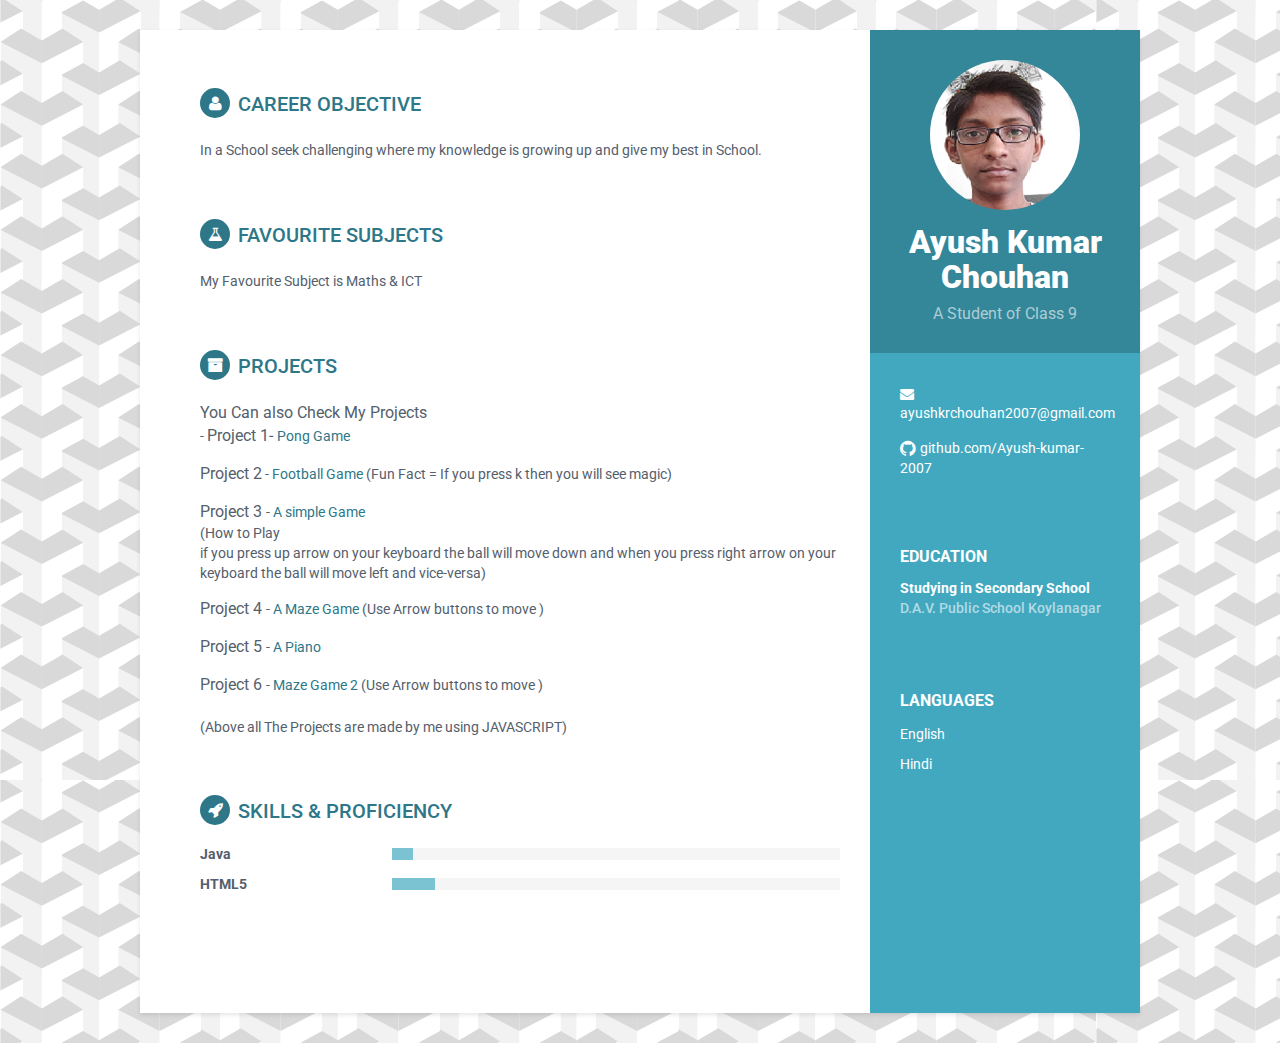
==== index.html @ 61f5c78d "Update index.html" ====
<!DOCTYPE html>
<html lang="en">
<head>
    <title>Ayush Kumar Chouhan | Profile</title>
    
         
    <link href='https://fonts.googleapis.com/css?family=Roboto:400,500,400italic,300italic,300,500italic,700,700italic,900,900italic' rel='stylesheet' type='text/css'>
  
    <link rel="stylesheet" href="assets/plugins/bootstrap/css/bootstrap.min.css">   
 
    <link rel="stylesheet" href="assets/plugins/font-awesome/css/font-awesome.css">
    
    

    <link id="theme-style" rel="stylesheet" href="assets/css/styles.css">
   
</head> 

<body>
    <div class="wrapper">
        <div class="sidebar-wrapper">
            
            <div class="profile-container">
                <img class="profile img-circle" src="assets/images/profile.png" alt="profile pic">
                <h1 class="name">Ayush Kumar Chouhan</h1>

                <h3 class="tagline">A Student of Class 9</h3>


            </div>
            
            <div class="contact-container container-block">
                <ul class="list-unstyled contact-list">
                    <li class="email"><i class="fa fa-envelope"></i>ayushkrchouhan2007@gmail.com</li>
                    <li class="github"><i class="fa fa-github"></i><a href="https://github.com/Ayush-kumar-2007" target="blank">github.com/Ayush-kumar-2007</a></li>
                </ul>
            </div><!--//contact-container-->
            <div class="education-container container-block">
                <h2 class="container-block-title">Education</h2>
                <div class="item">
                    <h4 class="degree">Studying in Secondary School</h4>
                    <h5 class="meta">D.A.V. Public School Koylanagar</h5>
                </div><!--//item-->
                <div class="item">
                </div><!--//item-->
            </div><!--//education-container-->
            
            <div class="languages-container container-block">
                <h2 class="container-block-title">Languages</h2>
                <ul class="list-unstyled interests-list">
                    <li>English</li>
                    <li>Hindi</li>
                </ul>
            </div>
            
        </div><!--//sidebar-wrapper-->
        
        <div class="main-wrapper">
            
            <section class="section summary-section">
                <h2 class="section-title"><i class="fa fa-user"></i>Career Objective</h2>
                <div class="summary">
                    <p>
                        In a School seek challenging where my knowledge is growing up and give my best in School.
                    </p>
                </div><!--//summary-->
            </section><!--//section-->
            
            <section class="section projects-section">
                <h2 class="section-title"><i class="fa fa-flask"></i>Favourite Subjects</h2>
                
                <div class="item">
                    <span class="intro">
                        <p>
                           My Favourite Subject is Maths & ICT
                        </p>
                    </span>
                    
                </div><!--//item-->
               
            </section><!--//section-->
            
            <section class="section projects-section">
                <h2 class="section-title"><i class="fa fa-archive"></i>Projects</h2>
                <div class="item">
                    <span class="project-title">You Can also Check My Projects</span> <br> - <span class="project-tagline">  <font size="3">Project 1- </font> <a href="https://studio.code.org/projects/gamelab/sIi-Jqfs41aet7sMXX2eNyob5i8019ndGOObF922ohw" target="blank">Pong Game</a></span>
                    
                </div><!--//item-->
                
                <div class="item">
                    <span class="project-title"> Project 2</span> - <span class="project-tagline"> <a href="https://studio.code.org/projects/gamelab/DvLdRyo5jhq8iLckbnkSimEF_PD_-lhRLtNPhycQT34">Football Game </a> (Fun Fact = If you press k then you will see magic) </span>
                    
                </div><!--//item-->
                
                 <div class="item">
                    <span class="project-title">Project 3 </span> - <span class="project-tagline"> <a href="https://studio.code.org/projects/gamelab/GGuZyexCIGNQZ3ugkaerF1bTC1xPENV4XfDHqOTixfQ" target="blank">A simple Game</a> <br>(How to Play <br> if you press up arrow on your keyboard the ball will move down and when you press right arrow on your keyboard the ball will move left and vice-versa) </span>
                    
                </div><!--//item-->
                
                <div class="item">
                    <span class="project-title">Project 4 </span> - <span class="project-tagline"><a href="https://studio.code.org/projects/gamelab/IquULp8qav3FebZLFwbIYFUIpH9MjHSm5jwP72tlq7M"target="blank">A Maze Game</a> (Use Arrow buttons to move ) </span>
                    
                </div><!--//item-->
                <div class="item">
                    <span class="project-title">Project 5 </span> - 
                    <span class="project-tagline"> <a href="https://studio.code.org/projects/gamelab/02dEs06CFJ-ZDWbVqGrD7vRgRwXvkgWqB7Hs9LrtUX8" target="blank">A Piano </a></span>
                </div><!--//item-->
                <div class="item">
                    <span class="project-title">Project 6 </span> - <span class="project-tagline"> <a href="https://studio.code.org/projects/gamelab/LWfmQqvpR6gugABB9u8kDCw5LNPrqfOjS18NyGTEDIY" target="blank">Maze Game 2 </a> (Use Arrow buttons to move )<br> <br> (Above all The Projects are made by me using JAVASCRIPT) </span>
                </div><!--//item-->
            </section><!--//section-->
            
            <section class="skills-section section">
                <h2 class="section-title"><i class="fa fa-rocket"></i>Skills &amp; Proficiency</h2>
                <div class="skillset">        
                    <div class="item">
                        <h3 class="level-title">Java</h3>
                        <div class="level-bar">
                            <div class="level-bar-inner" data-level="5%">
                            </div>                                      
                        </div><!--//level-bar-->                                 
                    </div>
                    
                    <div>
                       
                        <div>
                            <div >
                            </div>                                      
                        </div><!--//level-bar-->                                 
                    </div><!--//item-->
                    
                    
                    
                   <div>
                      
                                                        
                    </div><!--//item-->
                    
                    <div>
                                                        
                    </div><!--//item-->

                    <div class="item">
                        <h3 class="level-title">HTML5</h3>
                        <div class="level-bar">
                            <div class="level-bar-inner" data-level="10%">
                            </div>                                      
                        </div><!--//level-bar-->                                 
                    </div><!--//item-->
                    
                    
                    <div >
                                                       
                    </div><!--//item-->
                    
                    
                    
                    <div>
                                                       
                    </div><!--//item-->
                </div>  
            </section><!--//skills-section-->
            
        </div><!--//main-body-->
    </div>
    <!-- Javascript -->          
    <script type="text/javascript" src="assets/plugins/jquery-1.11.3.min.js"></script>
    <script type="text/javascript" src="assets/plugins/bootstrap/js/bootstrap.min.js"></script>    
    <!-- custom js -->
    <script type="text/javascript" src="assets/js/main.js"></script>            
</body>
</html>
---- assets/css/styles.css ----
/*   
 * Template Name: Orbit - Responsive Resume/CV Template for Developers
 * Version: 1.0
 * Author: Xiaoying Riley
 * Twitter: @3rdwave_themes
 * License: Creative Commons Attribution 3.0 License
 * Website: http://themes.3rdwavemedia.com/
*/
/* styles.css */
/* ======= Base ======= */
body {
  font-family: 'Roboto', sans-serif;
  color: #545E6C;
  background-image: url("bg.png");
  font-size: 14px;
  padding: 30px;
  -webkit-font-smoothing: antialiased;
  -moz-osx-font-smoothing: grayscale;
}
h1,
h2,
h3,
h4,
h5,
h6 {
  font-weight: 700;
}
a {
  color: #2d7788;
  -webkit-transition: all 0.4s ease-in-out;
  -moz-transition: all 0.4s ease-in-out;
  -ms-transition: all 0.4s ease-in-out;
  -o-transition: all 0.4s ease-in-out;
}
a:hover {
  text-decoration: underline;
  color: #1a454f;
}
a:focus {
  text-decoration: none;
}
p {
  line-height: 1.5;
}
.wrapper {
  background: #42A8C0;
  max-width: 1000px;
  margin: 0 auto;
  position: relative;
  box-shadow: 0px 2px 4px rgba(0, 0, 0, 0.1);
}
.sidebar-wrapper {
  background: #42A8C0;
  position: absolute;
  right: 0;
  width: 270px;
  height: 100%;
  min-height: 800px;
  color: #fff;
}
.sidebar-wrapper a {
  color: #fff;
}
.sidebar-wrapper .profile-container {
  padding: 30px;
  background: rgba(0, 0, 0, 0.2);
  text-align: center;
  color: #fff;
}
.sidebar-wrapper .name {
  font-size: 32px;
  font-weight: 900;
  margin-top: 0;
  margin-bottom: 10px;
}
.sidebar-wrapper .tagline {
  color: rgba(255, 255, 255, 0.6);
  font-size: 16px;
  font-weight: 400;
  margin-top: 0;
  margin-bottom: 0;
}
.sidebar-wrapper .profile {
  margin-bottom: 15px;
}
.sidebar-wrapper .contact-list .fa {
  margin-right: 5px;
  font-size: 18px;
  vertical-align: middle;
}
.sidebar-wrapper .contact-list li {
  margin-bottom: 15px;
}
.sidebar-wrapper .contact-list li:last-child {
  margin-bottom: 0;
}
.sidebar-wrapper .contact-list .email .fa {
  font-size: 14px;
}
.sidebar-wrapper .container-block {
  padding: 30px;
}
.sidebar-wrapper .container-block-title {
  text-transform: uppercase;
  font-size: 16px;
  font-weight: 700;
  margin-top: 0;
  margin-bottom: 15px;
}
.sidebar-wrapper .degree {
  font-size: 14px;
  margin-top: 0;
  margin-bottom: 5px;
}
.sidebar-wrapper .education-container .item {
  margin-bottom: 15px;
}
.sidebar-wrapper .education-container .item:last-child {
  margin-bottom: 0;
}
.sidebar-wrapper .education-container .meta {
  color: rgba(255, 255, 255, 0.6);
  font-weight: 500;
  margin-bottom: 0px;
  margin-top: 0;
}
.sidebar-wrapper .education-container .time {
  color: rgba(255, 255, 255, 0.6);
  font-weight: 500;
  margin-bottom: 0px;
}
.sidebar-wrapper .languages-container .lang-desc {
  color: rgba(255, 255, 255, 0.6);
}
.sidebar-wrapper .languages-list {
  margin-bottom: 0;
}
.sidebar-wrapper .languages-list li {
  margin-bottom: 10px;
}
.sidebar-wrapper .languages-list li:last-child {
  margin-bottom: 0;
}
.sidebar-wrapper .interests-list {
  margin-bottom: 0;
}
.sidebar-wrapper .interests-list li {
  margin-bottom: 10px;
}
.sidebar-wrapper .interests-list li:last-child {
  margin-bottom: 0;
}
.main-wrapper {
  background: #fff;
  padding: 60px;
  padding-right: 300px;
}
.main-wrapper .section-title {
  text-transform: uppercase;
  font-size: 20px;
  font-weight: 500;
  color: #2d7788;
  position: relative;
  margin-top: 0;
  margin-bottom: 20px;
}
.main-wrapper .section-title .fa {
  width: 30px;
  height: 30px;
  margin-right: 8px;
  display: inline-block;
  color: #fff;
  -webkit-border-radius: 50%;
  -moz-border-radius: 50%;
  -ms-border-radius: 50%;
  -o-border-radius: 50%;
  border-radius: 50%;
  -moz-background-clip: padding;
  -webkit-background-clip: padding-box;
  background-clip: padding-box;
  background: #2d7788;
  text-align: center;
  padding-top: 8px;
  font-size: 16px;
  position: relative;
  top: -2px;
}
.main-wrapper .section {
  margin-bottom: 60px;
}
.main-wrapper .experiences-section .item {
  margin-bottom: 30px;
}
.main-wrapper .upper-row {
  position: relative;
  overflow: hidden;
  margin-bottom: 2px;
}
.main-wrapper .job-title {
  color: #3F4650;
  font-size: 16px;
  margin-top: 0;
  margin-bottom: 0;
  font-weight: 500;
}
.main-wrapper .time {
  position: absolute;
  right: 0;
  top: 0;
  color: #97AAC3;
}
.main-wrapper .company {
  margin-bottom: 10px;
  color: #97AAC3;
}
.main-wrapper .project-title {
  font-size: 16px;
  font-weight: 400;
  margin-top: 0;
  margin-bottom: 5px;
}
.main-wrapper .projects-section .intro {
  margin-bottom: 30px;
}
.main-wrapper .projects-section .item {
  margin-bottom: 15px;
}
.skillset .item {
  margin-bottom: 15px;
  overflow: hidden;
}
.skillset .level-title {
  font-size: 14px;
  margin-top: 0;
  margin-bottom: 12px;
}
.skillset .level-bar {
  height: 12px;
  background: #f5f5f5;
}
.skillset .level-bar-inner {
  height: 12px;
  background: #7bc2d3;
}
.footer {
  padding: 30px;
  padding-top: 60px;
}
.footer .copyright {
  line-height: 1.6;
  color: #545E6C;
  font-size: 13px;
}
.footer .fa-heart {
  color: #fb866a;
}
/* Extra small devices (phones, less than 768px) */
@media (max-width: 767px) {
  .sidebar-wrapper {
    position: static;
    width: inherit;
  }
  .main-wrapper {
    padding: 30px;
  }
  .main-wrapper .time {
    position: static;
    display: block;
    margin-top: 5px;
  }
  .main-wrapper .upper-row {
    margin-bottom: 0;
  }
}
/* Small devices (tablets, 768px and up) */
/* Medium devices (desktops, 992px and up) */
@media (min-width: 992px) {
  .skillset .level-title {
    display: inline-block;
    float: left;
    width: 30%;
    margin-bottom: 0;
  }
  .skillset .level-bar {
    display: inline-block;
    width: 70%;
    float: left;
    position: relative;
    top: 1px;
  }
}
/* Large devices (large desktops, 1200px and up) */
/* Ex-Large devices (large desktops, 1200px and up) */
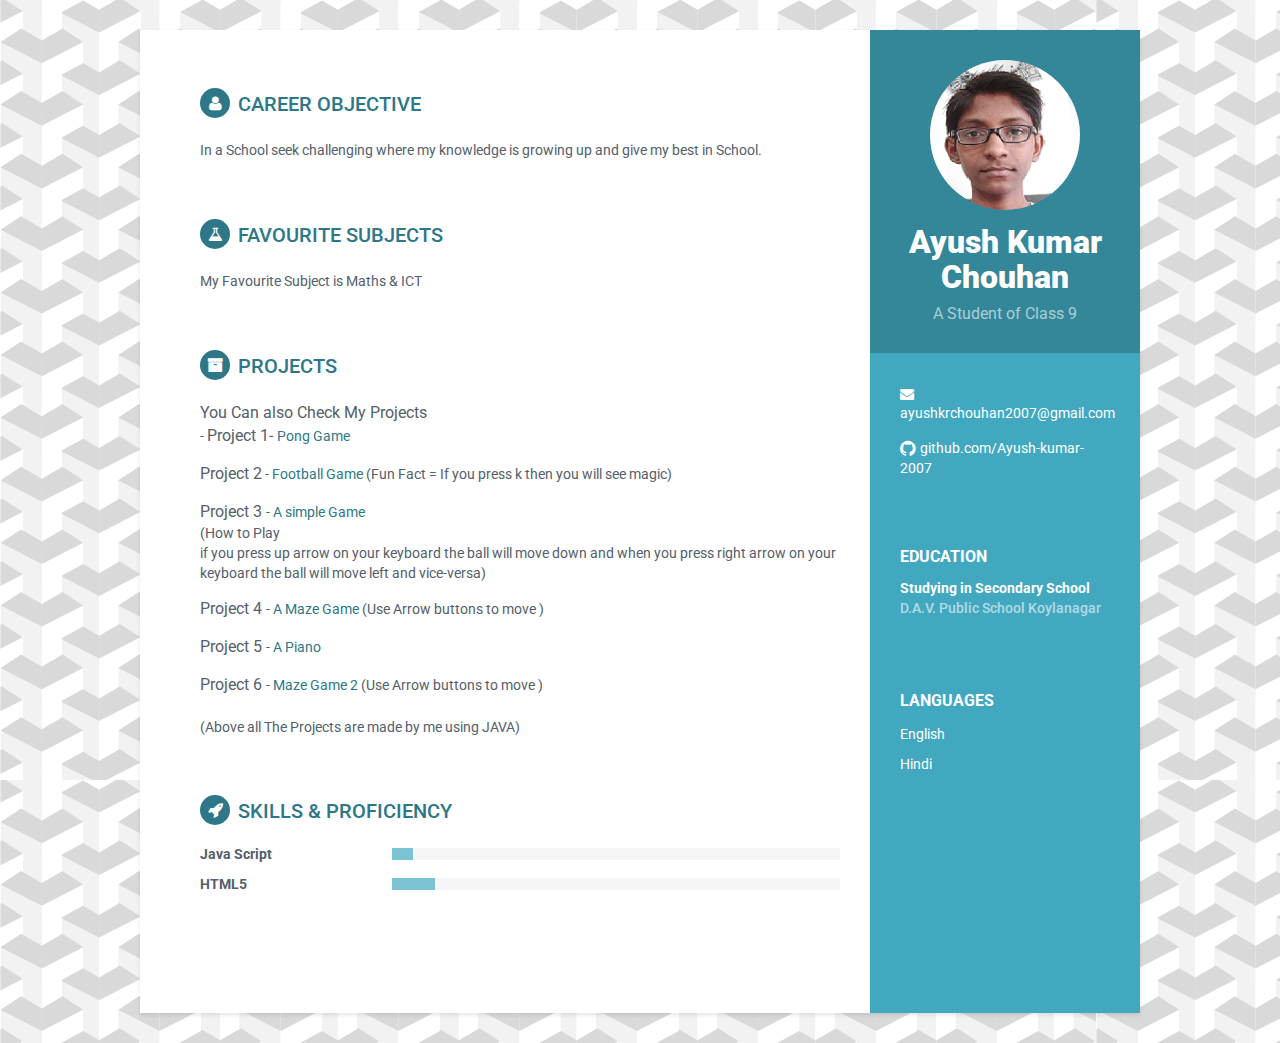
==== commit 4d75e0cc: "Modified index" ====
--- a/index.html
+++ b/index.html
@@ -106,7 +106,7 @@
                     <span class="project-tagline"> <a href="https://studio.code.org/projects/gamelab/02dEs06CFJ-ZDWbVqGrD7vRgRwXvkgWqB7Hs9LrtUX8" target="blank">A Piano </a></span>
                 </div><!--//item-->
                 <div class="item">
-                    <span class="project-title">Project 6 </span> - <span class="project-tagline"> <a href="https://studio.code.org/projects/gamelab/LWfmQqvpR6gugABB9u8kDCw5LNPrqfOjS18NyGTEDIY" target="blank">Maze Game 2 </a> (Use Arrow buttons to move )<br> <br> (Above all The Projects are made by me using JAVASCRIPT) </span>
+                    <span class="project-title">Project 6 </span> - <span class="project-tagline"> <a href="https://studio.code.org/projects/gamelab/LWfmQqvpR6gugABB9u8kDCw5LNPrqfOjS18NyGTEDIY" target="blank">Maze Game 2 </a> (Use Arrow buttons to move )<br> <br> (Above all The Projects are made by me using JAVA) </span>
                 </div><!--//item-->
             </section><!--//section-->
             
@@ -114,7 +114,7 @@
                 <h2 class="section-title"><i class="fa fa-rocket"></i>Skills &amp; Proficiency</h2>
                 <div class="skillset">        
                     <div class="item">
-                        <h3 class="level-title">Java</h3>
+                        <h3 class="level-title">Java Script</h3>
                         <div class="level-bar">
                             <div class="level-bar-inner" data-level="5%">
                             </div>                                      
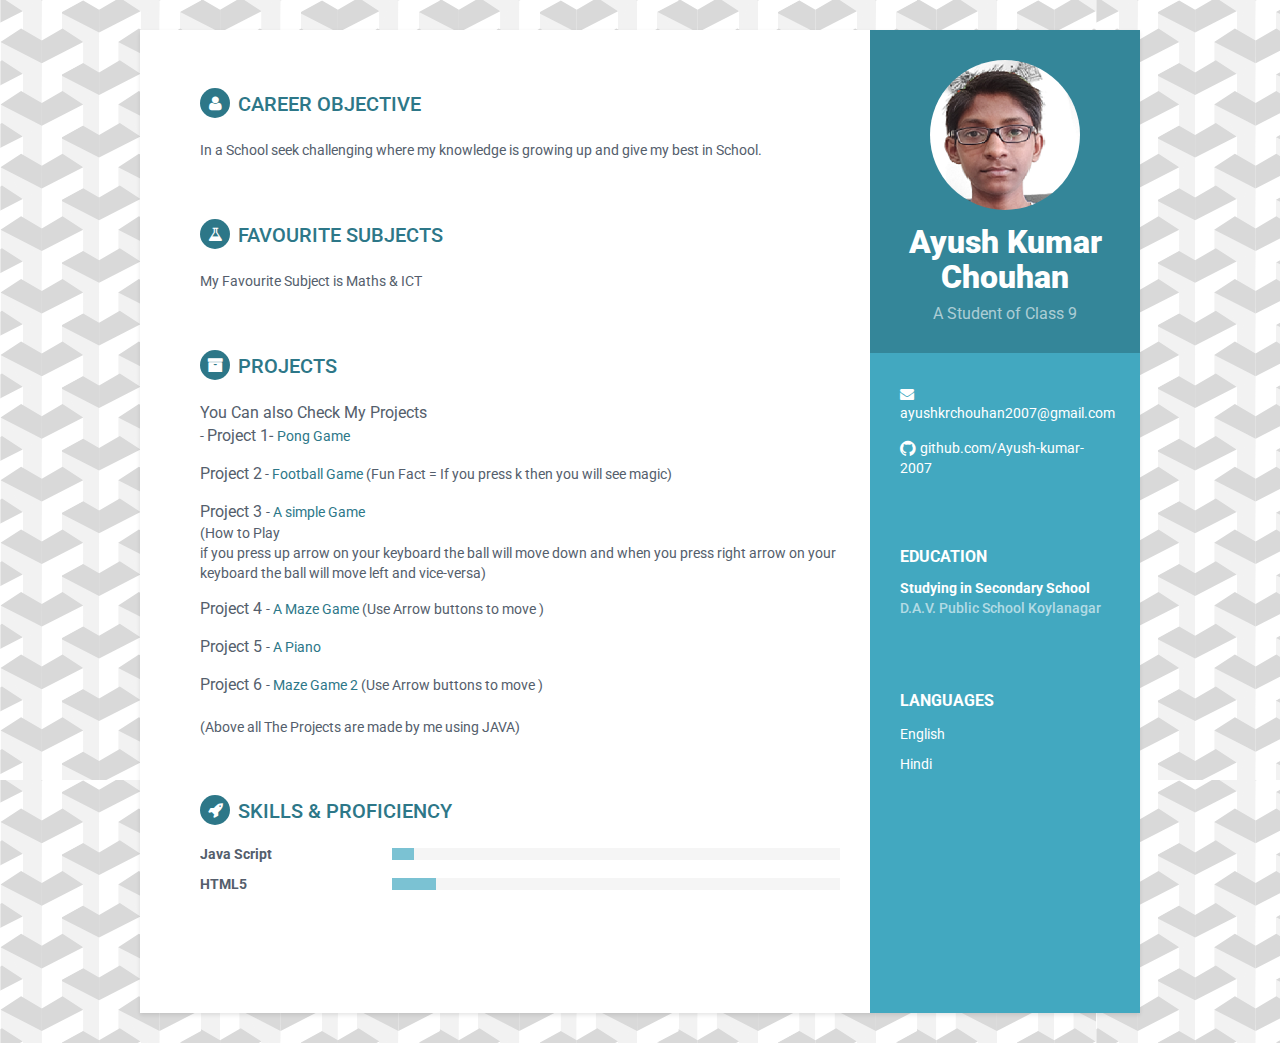
==== commit fa8d1112: "Add files via upload" ====
--- a/index.html
+++ b/index.html
@@ -1,173 +1,173 @@
-<!DOCTYPE html>
-<html lang="en">
-<head>
-    <title>Ayush Kumar Chouhan | Profile</title>
-    
-         
-    <link href='https://fonts.googleapis.com/css?family=Roboto:400,500,400italic,300italic,300,500italic,700,700italic,900,900italic' rel='stylesheet' type='text/css'>
-  
-    <link rel="stylesheet" href="assets/plugins/bootstrap/css/bootstrap.min.css">   
- 
-    <link rel="stylesheet" href="assets/plugins/font-awesome/css/font-awesome.css">
-    
-    
-
-    <link id="theme-style" rel="stylesheet" href="assets/css/styles.css">
-   
-</head> 
-
-<body>
-    <div class="wrapper">
-        <div class="sidebar-wrapper">
-            
-            <div class="profile-container">
-                <img class="profile img-circle" src="assets/images/profile.png" alt="profile pic">
-                <h1 class="name">Ayush Kumar Chouhan</h1>
-
-                <h3 class="tagline">A Student of Class 9</h3>
-
-
-            </div>
-            
-            <div class="contact-container container-block">
-                <ul class="list-unstyled contact-list">
-                    <li class="email"><i class="fa fa-envelope"></i>ayushkrchouhan2007@gmail.com</li>
-                    <li class="github"><i class="fa fa-github"></i><a href="https://github.com/Ayush-kumar-2007" target="blank">github.com/Ayush-kumar-2007</a></li>
-                </ul>
-            </div><!--//contact-container-->
-            <div class="education-container container-block">
-                <h2 class="container-block-title">Education</h2>
-                <div class="item">
-                    <h4 class="degree">Studying in Secondary School</h4>
-                    <h5 class="meta">D.A.V. Public School Koylanagar</h5>
-                </div><!--//item-->
-                <div class="item">
-                </div><!--//item-->
-            </div><!--//education-container-->
-            
-            <div class="languages-container container-block">
-                <h2 class="container-block-title">Languages</h2>
-                <ul class="list-unstyled interests-list">
-                    <li>English</li>
-                    <li>Hindi</li>
-                </ul>
-            </div>
-            
-        </div><!--//sidebar-wrapper-->
-        
-        <div class="main-wrapper">
-            
-            <section class="section summary-section">
-                <h2 class="section-title"><i class="fa fa-user"></i>Career Objective</h2>
-                <div class="summary">
-                    <p>
-                        In a School seek challenging where my knowledge is growing up and give my best in School.
-                    </p>
-                </div><!--//summary-->
-            </section><!--//section-->
-            
-            <section class="section projects-section">
-                <h2 class="section-title"><i class="fa fa-flask"></i>Favourite Subjects</h2>
-                
-                <div class="item">
-                    <span class="intro">
-                        <p>
-                           My Favourite Subject is Maths & ICT
-                        </p>
-                    </span>
-                    
-                </div><!--//item-->
-               
-            </section><!--//section-->
-            
-            <section class="section projects-section">
-                <h2 class="section-title"><i class="fa fa-archive"></i>Projects</h2>
-                <div class="item">
-                    <span class="project-title">You Can also Check My Projects</span> <br> - <span class="project-tagline">  <font size="3">Project 1- </font> <a href="https://studio.code.org/projects/gamelab/sIi-Jqfs41aet7sMXX2eNyob5i8019ndGOObF922ohw" target="blank">Pong Game</a></span>
-                    
-                </div><!--//item-->
-                
-                <div class="item">
-                    <span class="project-title"> Project 2</span> - <span class="project-tagline"> <a href="https://studio.code.org/projects/gamelab/DvLdRyo5jhq8iLckbnkSimEF_PD_-lhRLtNPhycQT34">Football Game </a> (Fun Fact = If you press k then you will see magic) </span>
-                    
-                </div><!--//item-->
-                
-                 <div class="item">
-                    <span class="project-title">Project 3 </span> - <span class="project-tagline"> <a href="https://studio.code.org/projects/gamelab/GGuZyexCIGNQZ3ugkaerF1bTC1xPENV4XfDHqOTixfQ" target="blank">A simple Game</a> <br>(How to Play <br> if you press up arrow on your keyboard the ball will move down and when you press right arrow on your keyboard the ball will move left and vice-versa) </span>
-                    
-                </div><!--//item-->
-                
-                <div class="item">
-                    <span class="project-title">Project 4 </span> - <span class="project-tagline"><a href="https://studio.code.org/projects/gamelab/IquULp8qav3FebZLFwbIYFUIpH9MjHSm5jwP72tlq7M"target="blank">A Maze Game</a> (Use Arrow buttons to move ) </span>
-                    
-                </div><!--//item-->
-                <div class="item">
-                    <span class="project-title">Project 5 </span> - 
-                    <span class="project-tagline"> <a href="https://studio.code.org/projects/gamelab/02dEs06CFJ-ZDWbVqGrD7vRgRwXvkgWqB7Hs9LrtUX8" target="blank">A Piano </a></span>
-                </div><!--//item-->
-                <div class="item">
-                    <span class="project-title">Project 6 </span> - <span class="project-tagline"> <a href="https://studio.code.org/projects/gamelab/LWfmQqvpR6gugABB9u8kDCw5LNPrqfOjS18NyGTEDIY" target="blank">Maze Game 2 </a> (Use Arrow buttons to move )<br> <br> (Above all The Projects are made by me using JAVA) </span>
-                </div><!--//item-->
-            </section><!--//section-->
-            
-            <section class="skills-section section">
-                <h2 class="section-title"><i class="fa fa-rocket"></i>Skills &amp; Proficiency</h2>
-                <div class="skillset">        
-                    <div class="item">
-                        <h3 class="level-title">Java Script</h3>
-                        <div class="level-bar">
-                            <div class="level-bar-inner" data-level="5%">
-                            </div>                                      
-                        </div><!--//level-bar-->                                 
-                    </div>
-                    
-                    <div>
-                       
-                        <div>
-                            <div >
-                            </div>                                      
-                        </div><!--//level-bar-->                                 
-                    </div><!--//item-->
-                    
-                    
-                    
-                   <div>
-                      
-                                                        
-                    </div><!--//item-->
-                    
-                    <div>
-                                                        
-                    </div><!--//item-->
-
-                    <div class="item">
-                        <h3 class="level-title">HTML5</h3>
-                        <div class="level-bar">
-                            <div class="level-bar-inner" data-level="10%">
-                            </div>                                      
-                        </div><!--//level-bar-->                                 
-                    </div><!--//item-->
-                    
-                    
-                    <div >
-                                                       
-                    </div><!--//item-->
-                    
-                    
-                    
-                    <div>
-                                                       
-                    </div><!--//item-->
-                </div>  
-            </section><!--//skills-section-->
-            
-        </div><!--//main-body-->
-    </div>
-    <!-- Javascript -->          
-    <script type="text/javascript" src="assets/plugins/jquery-1.11.3.min.js"></script>
-    <script type="text/javascript" src="assets/plugins/bootstrap/js/bootstrap.min.js"></script>    
-    <!-- custom js -->
-    <script type="text/javascript" src="assets/js/main.js"></script>            
-</body>
-</html> 
-
+<!DOCTYPE html>
+<html lang="en">
+<head>
+    <title>Ayush Kumar Chouhan | Profile</title>
+    
+         
+    <link href='https://fonts.googleapis.com/css?family=Roboto:400,500,400italic,300italic,300,500italic,700,700italic,900,900italic' rel='stylesheet' type='text/css'>
+  
+    <link rel="stylesheet" href="assets/plugins/bootstrap/css/bootstrap.min.css">   
+ 
+    <link rel="stylesheet" href="assets/plugins/font-awesome/css/font-awesome.css">
+    
+    
+
+    <link id="theme-style" rel="stylesheet" href="assets/css/styles.css">
+   
+</head> 
+
+<body>
+    <div class="wrapper">
+        <div class="sidebar-wrapper">
+            
+            <div class="profile-container">
+                <img class="profile img-circle" src="assets/images/profile.png" alt="profile pic">
+                <h1 class="name">Ayush Kumar Chouhan</h1>
+
+                <h3 class="tagline">A Student of Class 9</h3>
+
+
+            </div>
+            
+            <div class="contact-container container-block">
+                <ul class="list-unstyled contact-list">
+                    <li class="email"><i class="fa fa-envelope"></i>ayushkrchouhan2007@gmail.com</li>
+                    <li class="github"><i class="fa fa-github"></i><a href="https://github.com/Ayush-kumar-2007" target="blank">github.com/Ayush-kumar-2007</a></li>
+                </ul>
+            </div><!--//contact-container-->
+            <div class="education-container container-block">
+                <h2 class="container-block-title">Education</h2>
+                <div class="item">
+                    <h4 class="degree">Studying in Secondary School</h4>
+                    <h5 class="meta">D.A.V. Public School Koylanagar</h5>
+                </div><!--//item-->
+                <div class="item">
+                </div><!--//item-->
+            </div><!--//education-container-->
+            
+            <div class="languages-container container-block">
+                <h2 class="container-block-title">Languages</h2>
+                <ul class="list-unstyled interests-list">
+                    <li>English</li>
+                    <li>Hindi</li>
+                </ul>
+            </div>
+            
+        </div><!--//sidebar-wrapper-->
+        
+        <div class="main-wrapper">
+            
+            <section class="section summary-section">
+                <h2 class="section-title"><i class="fa fa-user"></i>Career Objective</h2>
+                <div class="summary">
+                    <p>
+                        In a School seek challenging where my knowledge is growing up and give my best in School.
+                    </p>
+                </div><!--//summary-->
+            </section><!--//section-->
+            
+            <section class="section projects-section">
+                <h2 class="section-title"><i class="fa fa-flask"></i>Favourite Subjects</h2>
+                
+                <div class="item">
+                    <span class="intro">
+                        <p>
+                           My Favourite Subject is Maths & ICT
+                        </p>
+                    </span>
+                    
+                </div><!--//item-->
+               
+            </section><!--//section-->
+            
+            <section class="section projects-section">
+                <h2 class="section-title"><i class="fa fa-archive"></i>Projects</h2>
+                <div class="item">
+                    <span class="project-title">You Can also Check My Projects</span> <br> - <span class="project-tagline">  <font size="3">Project 1- </font> <a href="https://studio.code.org/projects/gamelab/sIi-Jqfs41aet7sMXX2eNyob5i8019ndGOObF922ohw" target="blank">Pong Game</a></span>
+                    
+                </div><!--//item-->
+                
+                <div class="item">
+                    <span class="project-title"> Project 2</span> - <span class="project-tagline"> <a href="https://studio.code.org/projects/gamelab/DvLdRyo5jhq8iLckbnkSimEF_PD_-lhRLtNPhycQT34">Football Game </a> (Fun Fact = If you press k then you will see magic) </span>
+                    
+                </div><!--//item-->
+                
+                 <div class="item">
+                    <span class="project-title">Project 3 </span> - <span class="project-tagline"> <a href="https://studio.code.org/projects/gamelab/GGuZyexCIGNQZ3ugkaerF1bTC1xPENV4XfDHqOTixfQ" target="blank">A simple Game</a> <br>(How to Play <br> if you press up arrow on your keyboard the ball will move down and when you press right arrow on your keyboard the ball will move left and vice-versa) </span>
+                    
+                </div><!--//item-->
+                
+                <div class="item">
+                    <span class="project-title">Project 4 </span> - <span class="project-tagline"><a href="https://studio.code.org/projects/gamelab/IquULp8qav3FebZLFwbIYFUIpH9MjHSm5jwP72tlq7M"target="blank">A Maze Game</a> (Use Arrow buttons to move ) </span>
+                    
+                </div><!--//item-->
+                <div class="item">
+                    <span class="project-title">Project 5 </span> - 
+                    <span class="project-tagline"> <a href="https://studio.code.org/projects/gamelab/02dEs06CFJ-ZDWbVqGrD7vRgRwXvkgWqB7Hs9LrtUX8" target="blank">A Piano </a></span>
+                </div><!--//item-->
+                <div class="item">
+                    <span class="project-title">Project 6 </span> - <span class="project-tagline"> <a href="https://studio.code.org/projects/gamelab/LWfmQqvpR6gugABB9u8kDCw5LNPrqfOjS18NyGTEDIY" target="blank">Maze Game 2 </a> (Use Arrow buttons to move )<br> <br> (Above all The Projects are made by me using JAVA) </span>
+                </div><!--//item-->
+            </section><!--//section-->
+            
+            <section class="skills-section section">
+                <h2 class="section-title"><i class="fa fa-rocket"></i>Skills &amp; Proficiency</h2>
+                <div class="skillset">        
+                    <div class="item">
+                        <h3 class="level-title">Java Script</h3>
+                        <div class="level-bar">
+                            <div class="level-bar-inner" data-level="5%">
+                            </div>                                      
+                        </div><!--//level-bar-->                                 
+                    </div>
+                    
+                    <div>
+                       
+                        <div>
+                            <div >
+                            </div>                                      
+                        </div><!--//level-bar-->                                 
+                    </div><!--//item-->
+                    
+                    
+                    
+                   <div>
+                      
+                                                        
+                    </div><!--//item-->
+                    
+                    <div>
+                                                        
+                    </div><!--//item-->
+
+                    <div class="item">
+                        <h3 class="level-title">HTML5</h3>
+                        <div class="level-bar">
+                            <div class="level-bar-inner" data-level="10%">
+                            </div>                                      
+                        </div><!--//level-bar-->                                 
+                    </div><!--//item-->
+                    
+                    
+                    <div >
+                                                       
+                    </div><!--//item-->
+                    
+                    
+                    
+                    <div>
+                                                       
+                    </div><!--//item-->
+                </div>  
+            </section><!--//skills-section-->
+            
+        </div><!--//main-body-->
+    </div>
+    <!-- Javascript -->          
+    <script type="text/javascript" src="assets/plugins/jquery-1.11.3.min.js"></script>
+    <script type="text/javascript" src="assets/plugins/bootstrap/js/bootstrap.min.js"></script>    
+    <!-- custom js -->
+    <script type="text/javascript" src="assets/js/main.js"></script>            
+</body>
+</html> 
+
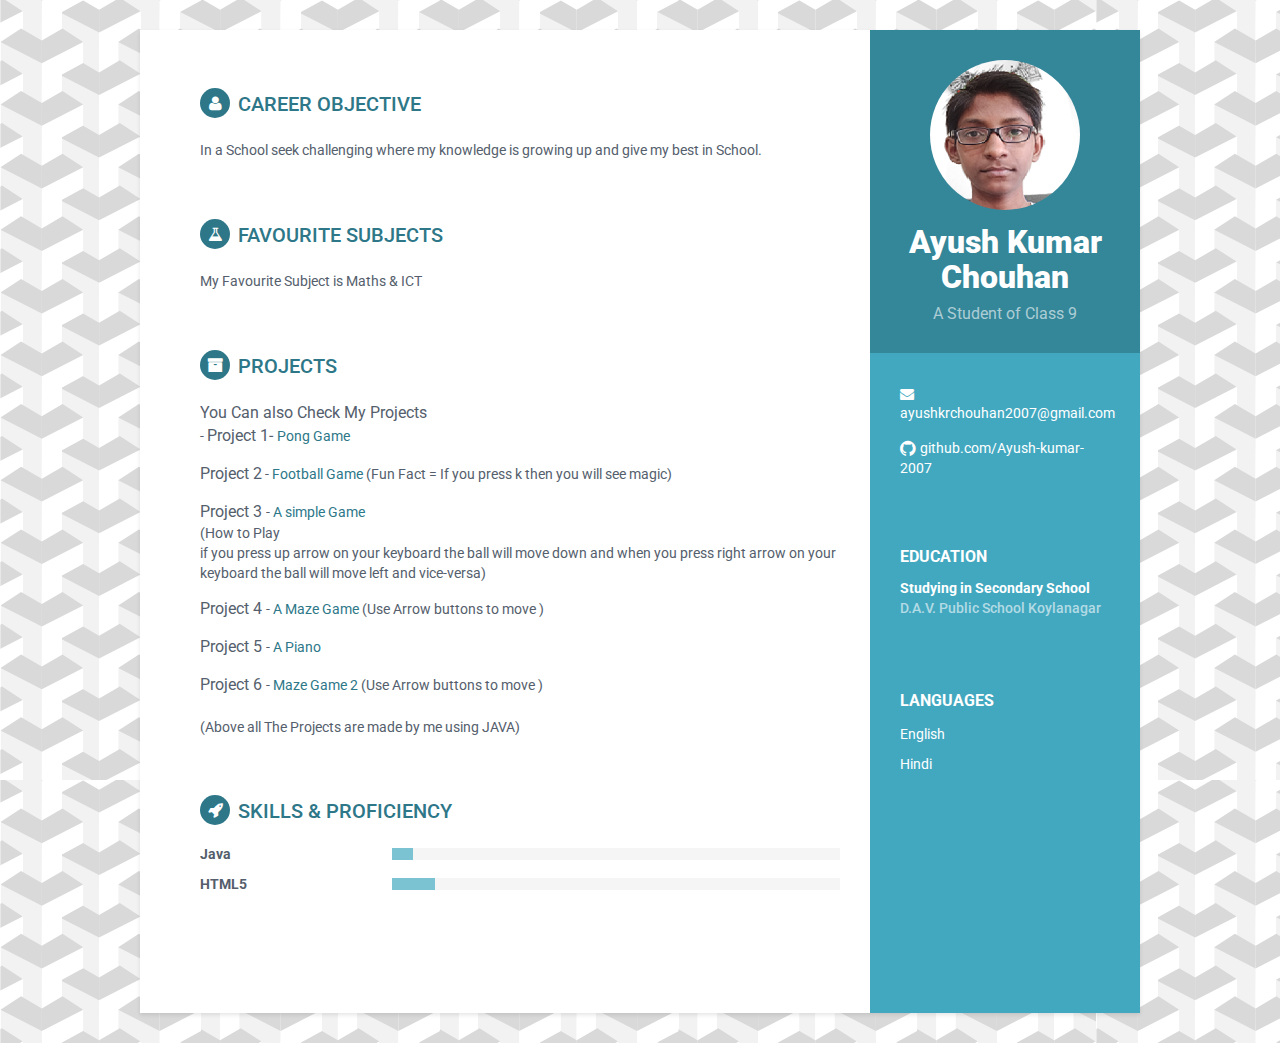
==== commit fd371576: "Update index.html" ====
--- a/index.html
+++ b/index.html
@@ -114,7 +114,7 @@
                 <h2 class="section-title"><i class="fa fa-rocket"></i>Skills &amp; Proficiency</h2>
                 <div class="skillset">        
                     <div class="item">
-                        <h3 class="level-title">Java Script</h3>
+                        <h3 class="level-title">Java</h3>
                         <div class="level-bar">
                             <div class="level-bar-inner" data-level="5%">
                             </div>                                      
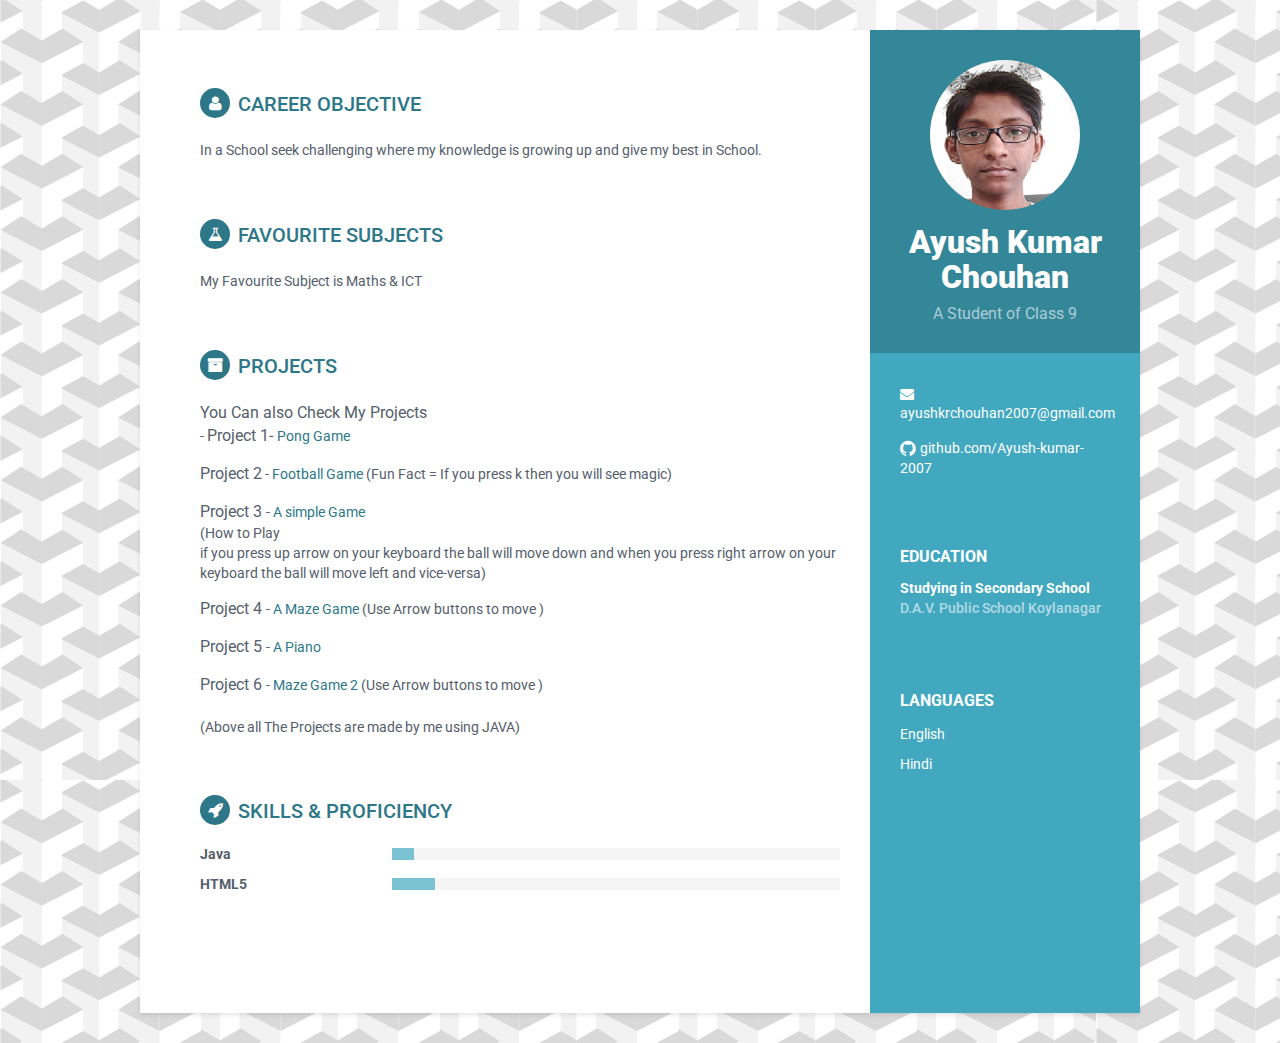
==== commit 083587d0: "merging" ====
--- a/index.html
+++ b/index.html
@@ -1,173 +1,173 @@
-<!DOCTYPE html>
-<html lang="en">
-<head>
-    <title>Ayush Kumar Chouhan | Profile</title>
-    
-         
-    <link href='https://fonts.googleapis.com/css?family=Roboto:400,500,400italic,300italic,300,500italic,700,700italic,900,900italic' rel='stylesheet' type='text/css'>
-  
-    <link rel="stylesheet" href="assets/plugins/bootstrap/css/bootstrap.min.css">   
- 
-    <link rel="stylesheet" href="assets/plugins/font-awesome/css/font-awesome.css">
-    
-    
-
-    <link id="theme-style" rel="stylesheet" href="assets/css/styles.css">
-   
-</head> 
-
-<body>
-    <div class="wrapper">
-        <div class="sidebar-wrapper">
-            
-            <div class="profile-container">
-                <img class="profile img-circle" src="assets/images/profile.png" alt="profile pic">
-                <h1 class="name">Ayush Kumar Chouhan</h1>
-
-                <h3 class="tagline">A Student of Class 9</h3>
-
-
-            </div>
-            
-            <div class="contact-container container-block">
-                <ul class="list-unstyled contact-list">
-                    <li class="email"><i class="fa fa-envelope"></i>ayushkrchouhan2007@gmail.com</li>
-                    <li class="github"><i class="fa fa-github"></i><a href="https://github.com/Ayush-kumar-2007" target="blank">github.com/Ayush-kumar-2007</a></li>
-                </ul>
-            </div><!--//contact-container-->
-            <div class="education-container container-block">
-                <h2 class="container-block-title">Education</h2>
-                <div class="item">
-                    <h4 class="degree">Studying in Secondary School</h4>
-                    <h5 class="meta">D.A.V. Public School Koylanagar</h5>
-                </div><!--//item-->
-                <div class="item">
-                </div><!--//item-->
-            </div><!--//education-container-->
-            
-            <div class="languages-container container-block">
-                <h2 class="container-block-title">Languages</h2>
-                <ul class="list-unstyled interests-list">
-                    <li>English</li>
-                    <li>Hindi</li>
-                </ul>
-            </div>
-            
-        </div><!--//sidebar-wrapper-->
-        
-        <div class="main-wrapper">
-            
-            <section class="section summary-section">
-                <h2 class="section-title"><i class="fa fa-user"></i>Career Objective</h2>
-                <div class="summary">
-                    <p>
-                        In a School seek challenging where my knowledge is growing up and give my best in School.
-                    </p>
-                </div><!--//summary-->
-            </section><!--//section-->
-            
-            <section class="section projects-section">
-                <h2 class="section-title"><i class="fa fa-flask"></i>Favourite Subjects</h2>
-                
-                <div class="item">
-                    <span class="intro">
-                        <p>
-                           My Favourite Subject is Maths & ICT
-                        </p>
-                    </span>
-                    
-                </div><!--//item-->
-               
-            </section><!--//section-->
-            
-            <section class="section projects-section">
-                <h2 class="section-title"><i class="fa fa-archive"></i>Projects</h2>
-                <div class="item">
-                    <span class="project-title">You Can also Check My Projects</span> <br> - <span class="project-tagline">  <font size="3">Project 1- </font> <a href="https://studio.code.org/projects/gamelab/sIi-Jqfs41aet7sMXX2eNyob5i8019ndGOObF922ohw" target="blank">Pong Game</a></span>
-                    
-                </div><!--//item-->
-                
-                <div class="item">
-                    <span class="project-title"> Project 2</span> - <span class="project-tagline"> <a href="https://studio.code.org/projects/gamelab/DvLdRyo5jhq8iLckbnkSimEF_PD_-lhRLtNPhycQT34">Football Game </a> (Fun Fact = If you press k then you will see magic) </span>
-                    
-                </div><!--//item-->
-                
-                 <div class="item">
-                    <span class="project-title">Project 3 </span> - <span class="project-tagline"> <a href="https://studio.code.org/projects/gamelab/GGuZyexCIGNQZ3ugkaerF1bTC1xPENV4XfDHqOTixfQ" target="blank">A simple Game</a> <br>(How to Play <br> if you press up arrow on your keyboard the ball will move down and when you press right arrow on your keyboard the ball will move left and vice-versa) </span>
-                    
-                </div><!--//item-->
-                
-                <div class="item">
-                    <span class="project-title">Project 4 </span> - <span class="project-tagline"><a href="https://studio.code.org/projects/gamelab/IquULp8qav3FebZLFwbIYFUIpH9MjHSm5jwP72tlq7M"target="blank">A Maze Game</a> (Use Arrow buttons to move ) </span>
-                    
-                </div><!--//item-->
-                <div class="item">
-                    <span class="project-title">Project 5 </span> - 
-                    <span class="project-tagline"> <a href="https://studio.code.org/projects/gamelab/02dEs06CFJ-ZDWbVqGrD7vRgRwXvkgWqB7Hs9LrtUX8" target="blank">A Piano </a></span>
-                </div><!--//item-->
-                <div class="item">
-                    <span class="project-title">Project 6 </span> - <span class="project-tagline"> <a href="https://studio.code.org/projects/gamelab/LWfmQqvpR6gugABB9u8kDCw5LNPrqfOjS18NyGTEDIY" target="blank">Maze Game 2 </a> (Use Arrow buttons to move )<br> <br> (Above all The Projects are made by me using JAVA) </span>
-                </div><!--//item-->
-            </section><!--//section-->
-            
-            <section class="skills-section section">
-                <h2 class="section-title"><i class="fa fa-rocket"></i>Skills &amp; Proficiency</h2>
-                <div class="skillset">        
-                    <div class="item">
-                        <h3 class="level-title">Java</h3>
-                        <div class="level-bar">
-                            <div class="level-bar-inner" data-level="5%">
-                            </div>                                      
-                        </div><!--//level-bar-->                                 
-                    </div>
-                    
-                    <div>
-                       
-                        <div>
-                            <div >
-                            </div>                                      
-                        </div><!--//level-bar-->                                 
-                    </div><!--//item-->
-                    
-                    
-                    
-                   <div>
-                      
-                                                        
-                    </div><!--//item-->
-                    
-                    <div>
-                                                        
-                    </div><!--//item-->
-
-                    <div class="item">
-                        <h3 class="level-title">HTML5</h3>
-                        <div class="level-bar">
-                            <div class="level-bar-inner" data-level="10%">
-                            </div>                                      
-                        </div><!--//level-bar-->                                 
-                    </div><!--//item-->
-                    
-                    
-                    <div >
-                                                       
-                    </div><!--//item-->
-                    
-                    
-                    
-                    <div>
-                                                       
-                    </div><!--//item-->
-                </div>  
-            </section><!--//skills-section-->
-            
-        </div><!--//main-body-->
-    </div>
-    <!-- Javascript -->          
-    <script type="text/javascript" src="assets/plugins/jquery-1.11.3.min.js"></script>
-    <script type="text/javascript" src="assets/plugins/bootstrap/js/bootstrap.min.js"></script>    
-    <!-- custom js -->
-    <script type="text/javascript" src="assets/js/main.js"></script>            
-</body>
-</html> 
-
+<!DOCTYPE html>
+<html lang="en">
+<head>
+    <title>Ayush Kumar Chouhan | Profile</title>
+    
+         
+    <link href='https://fonts.googleapis.com/css?family=Roboto:400,500,400italic,300italic,300,500italic,700,700italic,900,900italic' rel='stylesheet' type='text/css'>
+  
+    <link rel="stylesheet" href="assets/plugins/bootstrap/css/bootstrap.min.css">   
+ 
+    <link rel="stylesheet" href="assets/plugins/font-awesome/css/font-awesome.css">
+    
+    
+
+    <link id="theme-style" rel="stylesheet" href="assets/css/styles.css">
+   
+</head> 
+
+<body>
+    <div class="wrapper">
+        <div class="sidebar-wrapper">
+            
+            <div class="profile-container">
+                <img class="profile img-circle" src="assets/images/profile.png" alt="profile pic">
+                <h1 class="name">Ayush Kumar Chouhan</h1>
+
+                <h3 class="tagline">A Student of Class 9</h3>
+
+
+            </div>
+            
+            <div class="contact-container container-block">
+                <ul class="list-unstyled contact-list">
+                    <li class="email"><i class="fa fa-envelope"></i>ayushkrchouhan2007@gmail.com</li>
+                    <li class="github"><i class="fa fa-github"></i><a href="https://github.com/Ayush-kumar-2007" target="blank">github.com/Ayush-kumar-2007</a></li>
+                </ul>
+            </div><!--//contact-container-->
+            <div class="education-container container-block">
+                <h2 class="container-block-title">Education</h2>
+                <div class="item">
+                    <h4 class="degree">Studying in Secondary School</h4>
+                    <h5 class="meta">D.A.V. Public School Koylanagar</h5>
+                </div><!--//item-->
+                <div class="item">
+                </div><!--//item-->
+            </div><!--//education-container-->
+            
+            <div class="languages-container container-block">
+                <h2 class="container-block-title">Languages</h2>
+                <ul class="list-unstyled interests-list">
+                    <li>English</li>
+                    <li>Hindi</li>
+                </ul>
+            </div>
+            
+        </div><!--//sidebar-wrapper-->
+        
+        <div class="main-wrapper">
+            
+            <section class="section summary-section">
+                <h2 class="section-title"><i class="fa fa-user"></i>Career Objective</h2>
+                <div class="summary">
+                    <p>
+                        In a School seek challenging where my knowledge is growing up and give my best in School.
+                    </p>
+                </div><!--//summary-->
+            </section><!--//section-->
+            
+            <section class="section projects-section">
+                <h2 class="section-title"><i class="fa fa-flask"></i>Favourite Subjects</h2>
+                
+                <div class="item">
+                    <span class="intro">
+                        <p>
+                           My Favourite Subject is Maths & ICT
+                        </p>
+                    </span>
+                    
+                </div><!--//item-->
+               
+            </section><!--//section-->
+            
+            <section class="section projects-section">
+                <h2 class="section-title"><i class="fa fa-archive"></i>Projects</h2>
+                <div class="item">
+                    <span class="project-title">You Can also Check My Projects</span> <br> - <span class="project-tagline">  <font size="3">Project 1- </font> <a href="https://studio.code.org/projects/gamelab/sIi-Jqfs41aet7sMXX2eNyob5i8019ndGOObF922ohw" target="blank">Pong Game</a></span>
+                    
+                </div><!--//item-->
+                
+                <div class="item">
+                    <span class="project-title"> Project 2</span> - <span class="project-tagline"> <a href="https://studio.code.org/projects/gamelab/DvLdRyo5jhq8iLckbnkSimEF_PD_-lhRLtNPhycQT34">Football Game </a> (Fun Fact = If you press k then you will see magic) </span>
+                    
+                </div><!--//item-->
+                
+                 <div class="item">
+                    <span class="project-title">Project 3 </span> - <span class="project-tagline"> <a href="https://studio.code.org/projects/gamelab/GGuZyexCIGNQZ3ugkaerF1bTC1xPENV4XfDHqOTixfQ" target="blank">A simple Game</a> <br>(How to Play <br> if you press up arrow on your keyboard the ball will move down and when you press right arrow on your keyboard the ball will move left and vice-versa) </span>
+                    
+                </div><!--//item-->
+                
+                <div class="item">
+                    <span class="project-title">Project 4 </span> - <span class="project-tagline"><a href="https://studio.code.org/projects/gamelab/IquULp8qav3FebZLFwbIYFUIpH9MjHSm5jwP72tlq7M"target="blank">A Maze Game</a> (Use Arrow buttons to move ) </span>
+                    
+                </div><!--//item-->
+                <div class="item">
+                    <span class="project-title">Project 5 </span> - 
+                    <span class="project-tagline"> <a href="https://studio.code.org/projects/gamelab/02dEs06CFJ-ZDWbVqGrD7vRgRwXvkgWqB7Hs9LrtUX8" target="blank">A Piano </a></span>
+                </div><!--//item-->
+                <div class="item">
+                    <span class="project-title">Project 6 </span> - <span class="project-tagline"> <a href="https://studio.code.org/projects/gamelab/LWfmQqvpR6gugABB9u8kDCw5LNPrqfOjS18NyGTEDIY" target="blank">Maze Game 2 </a> (Use Arrow buttons to move )<br> <br> (Above all The Projects are made by me using JAVA) </span>
+                </div><!--//item-->
+            </section><!--//section-->
+            
+            <section class="skills-section section">
+                <h2 class="section-title"><i class="fa fa-rocket"></i>Skills &amp; Proficiency</h2>
+                <div class="skillset">        
+                    <div class="item">
+                        <h3 class="level-title">Java</h3>
+                        <div class="level-bar">
+                            <div class="level-bar-inner" data-level="5%">
+                            </div>                                      
+                        </div><!--//level-bar-->                                 
+                    </div>
+                    
+                    <div>
+                       
+                        <div>
+                            <div >
+                            </div>                                      
+                        </div><!--//level-bar-->                                 
+                    </div><!--//item-->
+                    
+                    
+                    
+                   <div>
+                      
+                                                        
+                    </div><!--//item-->
+                    
+                    <div>
+                                                        
+                    </div><!--//item-->
+
+                    <div class="item">
+                        <h3 class="level-title">HTML5</h3>
+                        <div class="level-bar">
+                            <div class="level-bar-inner" data-level="10%">
+                            </div>                                      
+                        </div><!--//level-bar-->                                 
+                    </div><!--//item-->
+                    
+                    
+                    <div >
+                                                       
+                    </div><!--//item-->
+                    
+                    
+                    
+                    <div>
+                                                       
+                    </div><!--//item-->
+                </div>  
+            </section><!--//skills-section-->
+            
+        </div><!--//main-body-->
+    </div>
+    <!-- Javascript -->          
+    <script type="text/javascript" src="assets/plugins/jquery-1.11.3.min.js"></script>
+    <script type="text/javascript" src="assets/plugins/bootstrap/js/bootstrap.min.js"></script>    
+    <!-- custom js -->
+    <script type="text/javascript" src="assets/js/main.js"></script>            
+</body>
+</html> 
+
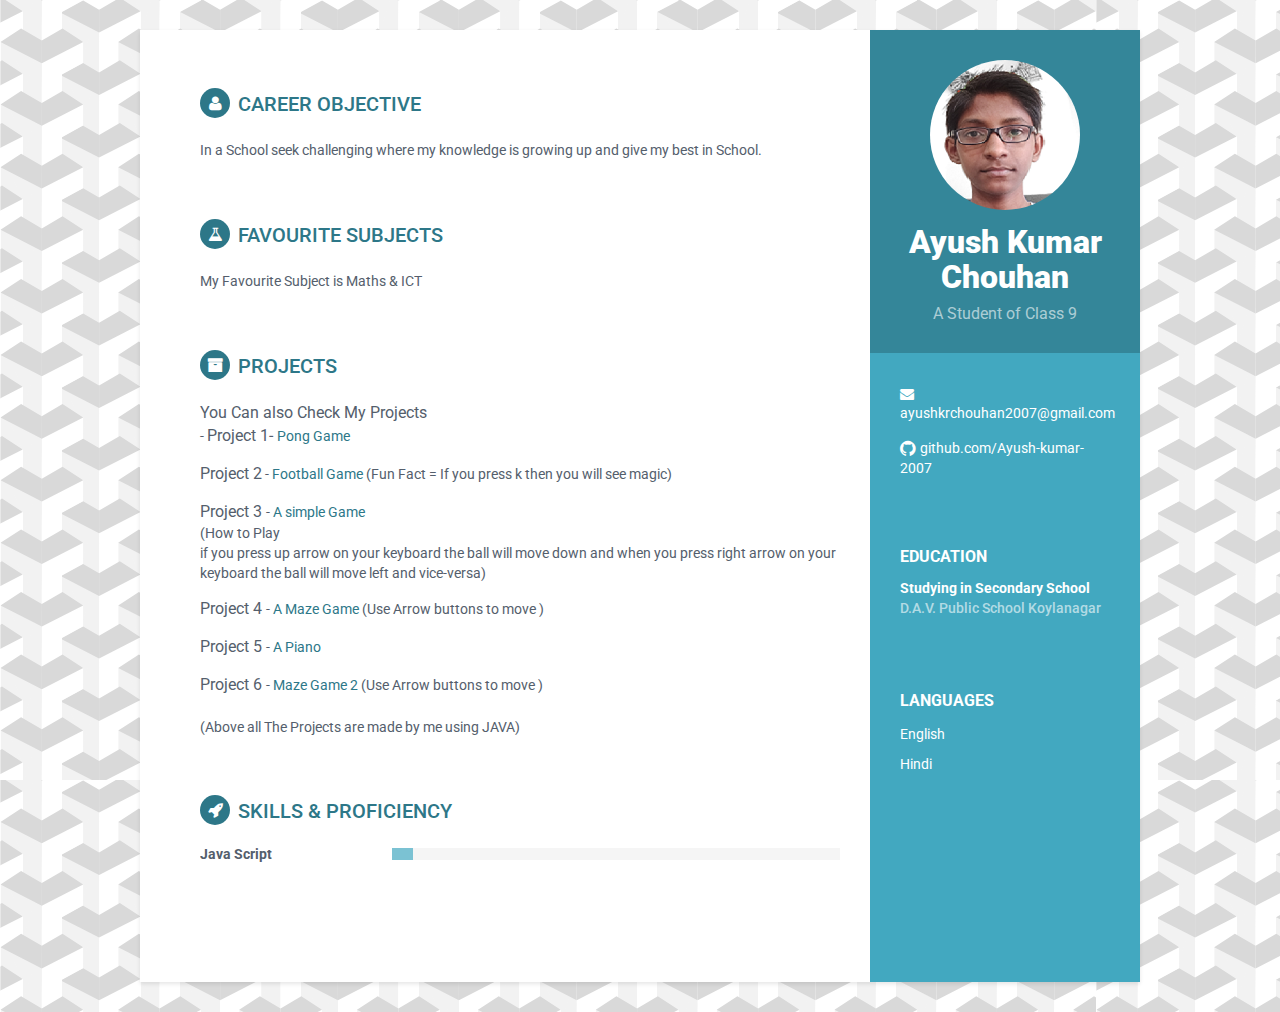
==== commit cb459c5c: "index modified" ====
--- a/index.html
+++ b/index.html
@@ -88,7 +88,7 @@
                 </div><!--//item-->
                 
                 <div class="item">
-                    <span class="project-title"> Project 2</span> - <span class="project-tagline"> <a href="https://studio.code.org/projects/gamelab/DvLdRyo5jhq8iLckbnkSimEF_PD_-lhRLtNPhycQT34">Football Game </a> (Fun Fact = If you press k then you will see magic) </span>
+                    <span class="project-title"> Project 2</span> - <span class="project-tagline"> <a href="https://studio.code.org/projects/gamelab/DvLdRyo5jhq8iLckbnkSimEF_PD_-lhRLtNPhycQT34" target="blank">Football Game </a> (Fun Fact = If you press k then you will see magic) </span>
                     
                 </div><!--//item-->
                 
@@ -114,50 +114,14 @@
                 <h2 class="section-title"><i class="fa fa-rocket"></i>Skills &amp; Proficiency</h2>
                 <div class="skillset">        
                     <div class="item">
-                        <h3 class="level-title">Java</h3>
+                        <h3 class="level-title">Java Script</h3>
                         <div class="level-bar">
                             <div class="level-bar-inner" data-level="5%">
                             </div>                                      
                         </div><!--//level-bar-->                                 
                     </div>
                     
-                    <div>
-                       
-                        <div>
-                            <div >
-                            </div>                                      
-                        </div><!--//level-bar-->                                 
-                    </div><!--//item-->
-                    
-                    
-                    
-                   <div>
-                      
-                                                        
-                    </div><!--//item-->
-                    
-                    <div>
-                                                        
-                    </div><!--//item-->
-
-                    <div class="item">
-                        <h3 class="level-title">HTML5</h3>
-                        <div class="level-bar">
-                            <div class="level-bar-inner" data-level="10%">
-                            </div>                                      
-                        </div><!--//level-bar-->                                 
-                    </div><!--//item-->
-                    
-                    
-                    <div >
-                                                       
-                    </div><!--//item-->
-                    
-                    
-                    
-                    <div>
-                                                       
-                    </div><!--//item-->
+                   
                 </div>  
             </section><!--//skills-section-->
             
@@ -169,5 +133,4 @@
     <!-- custom js -->
     <script type="text/javascript" src="assets/js/main.js"></script>            
 </body>
-</html> 
-
+</html> 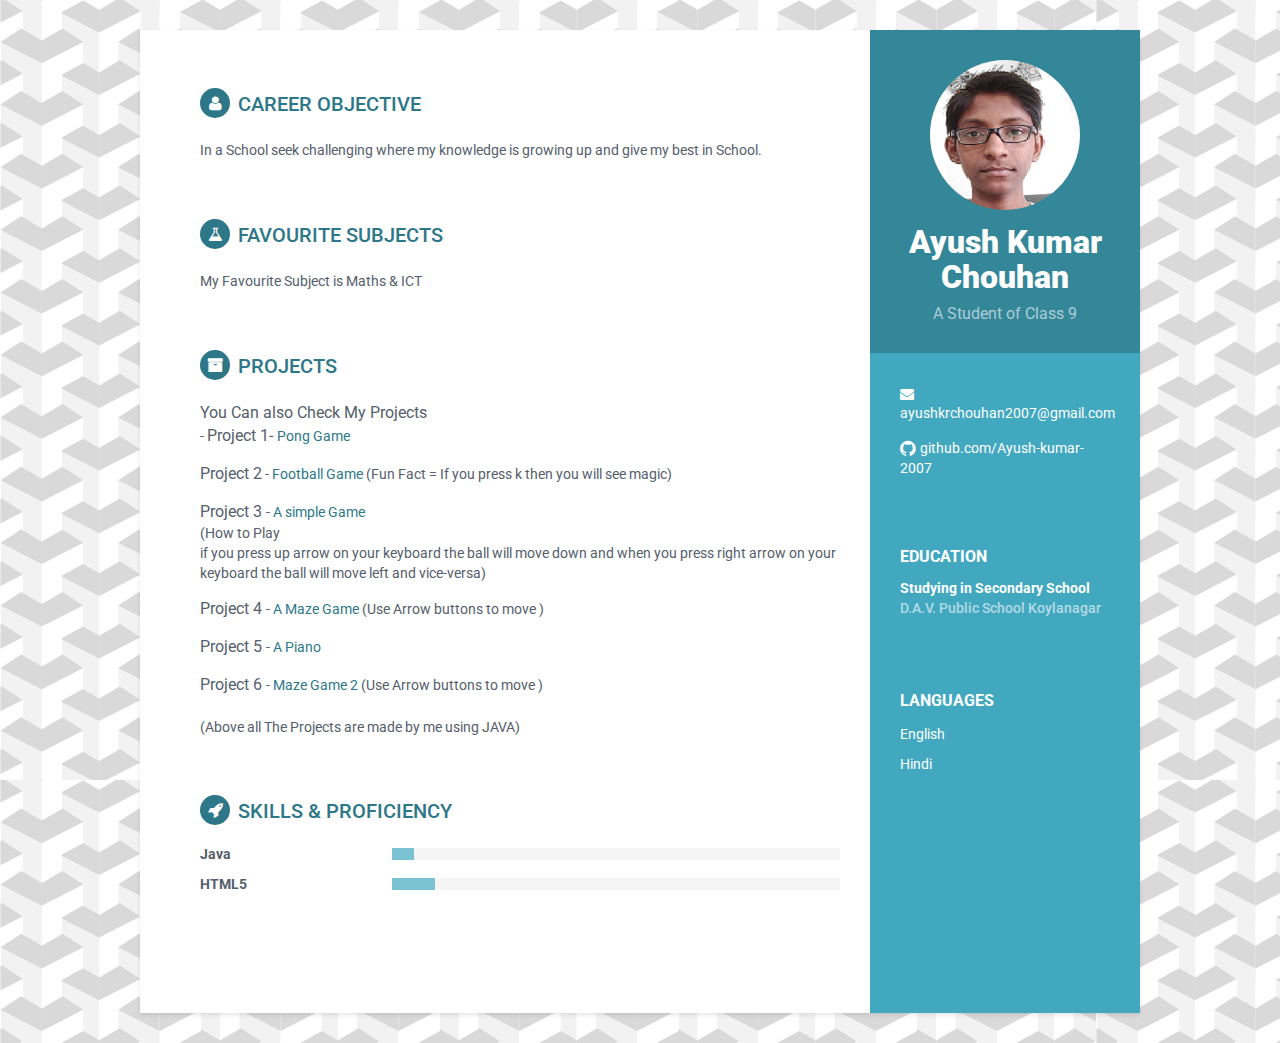
==== commit 50fd09c7: "Index modified" ====
--- a/index.html
+++ b/index.html
@@ -88,7 +88,7 @@
                 </div><!--//item-->
                 
                 <div class="item">
-                    <span class="project-title"> Project 2</span> - <span class="project-tagline"> <a href="https://studio.code.org/projects/gamelab/DvLdRyo5jhq8iLckbnkSimEF_PD_-lhRLtNPhycQT34" target="blank">Football Game </a> (Fun Fact = If you press k then you will see magic) </span>
+                    <span class="project-title"> Project 2</span> - <span class="project-tagline"> <a href="https://studio.code.org/projects/gamelab/DvLdRyo5jhq8iLckbnkSimEF_PD_-lhRLtNPhycQT34">Football Game </a> (Fun Fact = If you press k then you will see magic) </span>
                     
                 </div><!--//item-->
                 
@@ -114,14 +114,22 @@
                 <h2 class="section-title"><i class="fa fa-rocket"></i>Skills &amp; Proficiency</h2>
                 <div class="skillset">        
                     <div class="item">
-                        <h3 class="level-title">Java Script</h3>
+                        <h3 class="level-title">Java</h3>
                         <div class="level-bar">
                             <div class="level-bar-inner" data-level="5%">
                             </div>                                      
                         </div><!--//level-bar-->                                 
                     </div>
+                   
                     
-                   
+                    <div class="item">
+                        <h3 class="level-title">HTML5</h3>
+                        <div class="level-bar">
+                            <div class="level-bar-inner" data-level="10%">
+                            </div>                                      
+                        </div><!--//level-bar-->                                 
+                    </div><!--//item-->
+                    
                 </div>  
             </section><!--//skills-section-->
             
@@ -133,4 +141,5 @@
     <!-- custom js -->
     <script type="text/javascript" src="assets/js/main.js"></script>            
 </body>
-</html> +</html> 
+
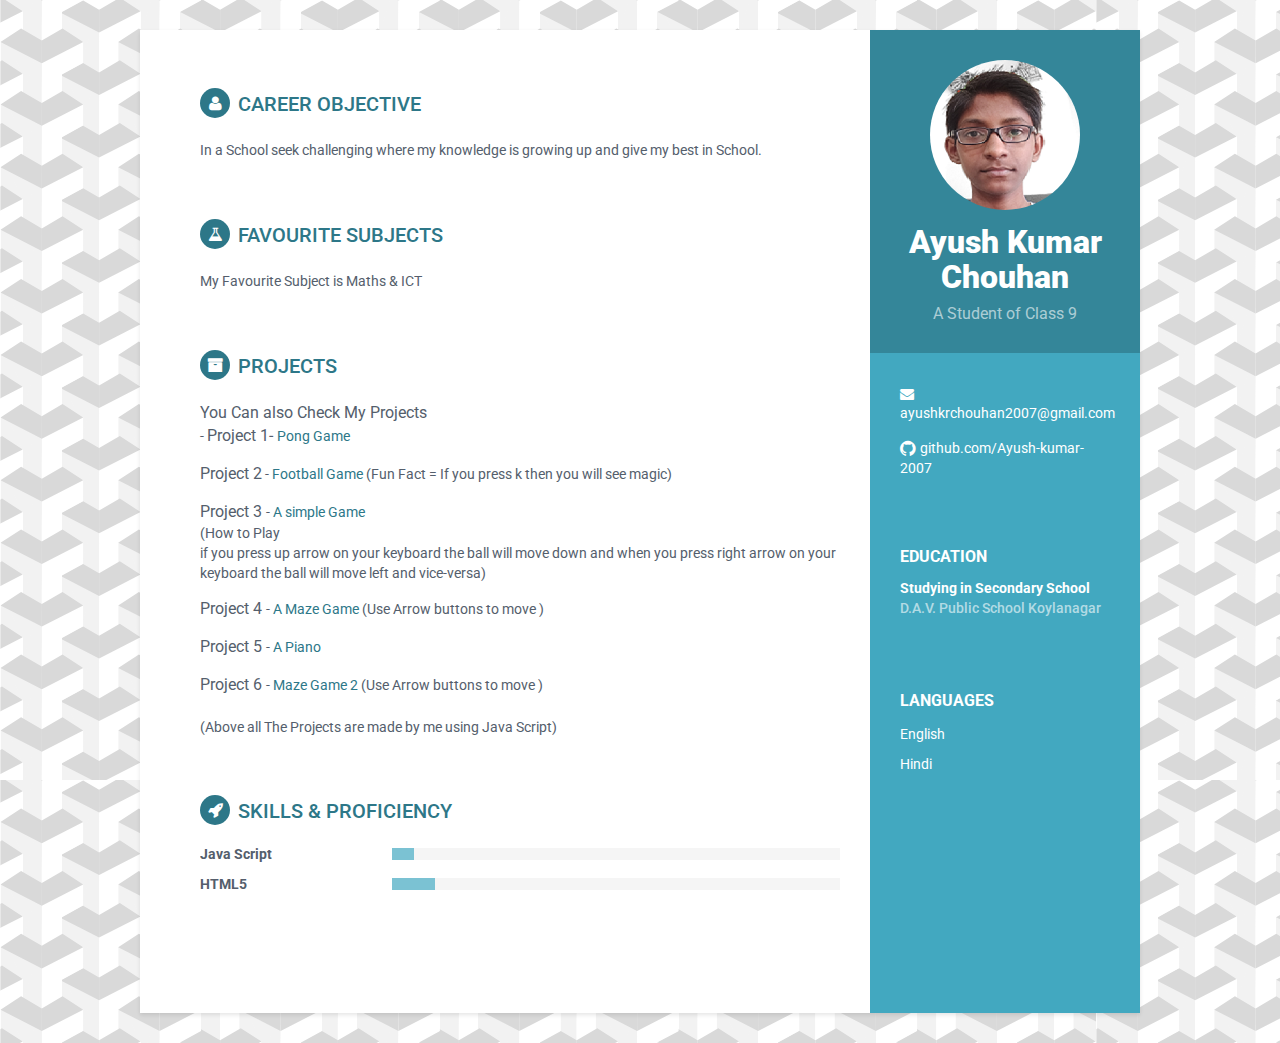
==== commit aa3a4ebd: "modified" ====
--- a/index.html
+++ b/index.html
@@ -106,7 +106,7 @@
                     <span class="project-tagline"> <a href="https://studio.code.org/projects/gamelab/02dEs06CFJ-ZDWbVqGrD7vRgRwXvkgWqB7Hs9LrtUX8" target="blank">A Piano </a></span>
                 </div><!--//item-->
                 <div class="item">
-                    <span class="project-title">Project 6 </span> - <span class="project-tagline"> <a href="https://studio.code.org/projects/gamelab/LWfmQqvpR6gugABB9u8kDCw5LNPrqfOjS18NyGTEDIY" target="blank">Maze Game 2 </a> (Use Arrow buttons to move )<br> <br> (Above all The Projects are made by me using JAVA) </span>
+                    <span class="project-title">Project 6 </span> - <span class="project-tagline"> <a href="https://studio.code.org/projects/gamelab/LWfmQqvpR6gugABB9u8kDCw5LNPrqfOjS18NyGTEDIY" target="blank">Maze Game 2 </a> (Use Arrow buttons to move )<br> <br> (Above all The Projects are made by me using Java Script) </span>
                 </div><!--//item-->
             </section><!--//section-->
             
@@ -114,7 +114,7 @@
                 <h2 class="section-title"><i class="fa fa-rocket"></i>Skills &amp; Proficiency</h2>
                 <div class="skillset">        
                     <div class="item">
-                        <h3 class="level-title">Java</h3>
+                        <h3 class="level-title">Java Script</h3>
                         <div class="level-bar">
                             <div class="level-bar-inner" data-level="5%">
                             </div>                                      
